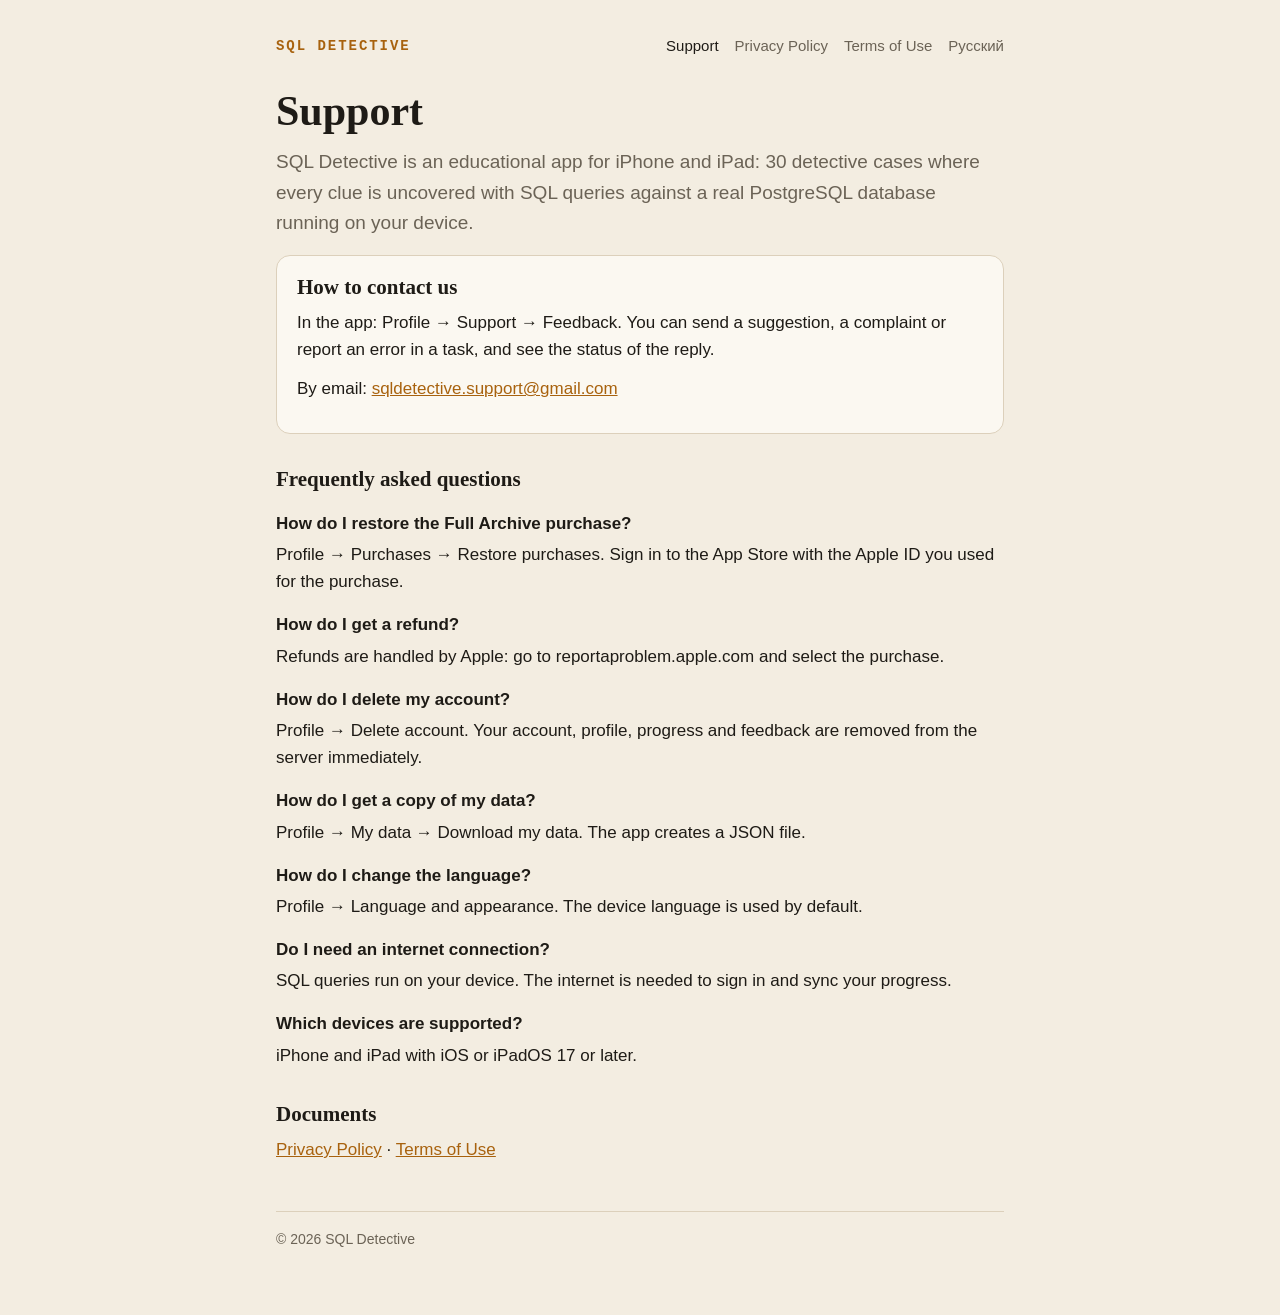
==== index.html @ 9f5d9ae4 "Add files via upload" ====
<!doctype html>
<html lang="en">
<head>
<meta charset="utf-8">
<meta name="viewport" content="width=device-width, initial-scale=1">
<title>SQL Detective</title>
<link rel="stylesheet" href="style.css">
<script>
  var ru = (navigator.language || "").toLowerCase().indexOf("ru") === 0;
  location.replace((ru ? "ru" : "en") + "/support.html");
</script>
</head>
<body><main><p><a href="en/support.html">English</a> · <a href="ru/support.html">Русский</a></p></main></body>
</html>
---- style.css ----
:root{--bg:#F3EDE1;--surface:#FBF8F1;--ink:#1E1B16;--muted:#6B6356;--line:#DCD0BB;--accent:#A8620E}
@media (prefers-color-scheme:dark){:root{--bg:#0E0F12;--surface:#17191E;--ink:#ECE6D8;--muted:#9A968C;--line:#2B2E36;--accent:#E8A33D}}
*{box-sizing:border-box}html{-webkit-text-size-adjust:100%}
body{margin:0;background:var(--bg);color:var(--ink);font:17px/1.6 -apple-system,BlinkMacSystemFont,"Segoe UI",Roboto,sans-serif}
main{max-width:760px;margin:0 auto;padding:32px 16px 64px}
header{display:flex;justify-content:space-between;align-items:center;gap:12px;flex-wrap:wrap;margin-bottom:28px}
.brand{font:700 14px/1 ui-monospace,SFMono-Regular,Menlo,monospace;letter-spacing:.14em;text-transform:uppercase;color:var(--accent);text-decoration:none}
nav a{color:var(--muted);text-decoration:none;font-size:15px;margin-left:16px}nav a:hover,nav a[aria-current]{color:var(--ink)}
h1{font:700 clamp(30px,6vw,42px)/1.15 "New York",Georgia,"Times New Roman",serif;margin:0 0 12px}
h2{font:700 21px/1.3 "New York",Georgia,serif;margin:32px 0 8px}
p{margin:0 0 12px}.lead{font-size:19px;color:var(--muted)}
.card{background:var(--surface);border:1px solid var(--line);border-radius:14px;padding:18px 20px;margin:16px 0}
a{color:var(--accent)}.muted{color:var(--muted);font-size:14px}
dt{font-weight:600;margin-top:16px}dd{margin:4px 0 0}
footer{margin-top:48px;padding-top:16px;border-top:1px solid var(--line);color:var(--muted);font-size:14px}
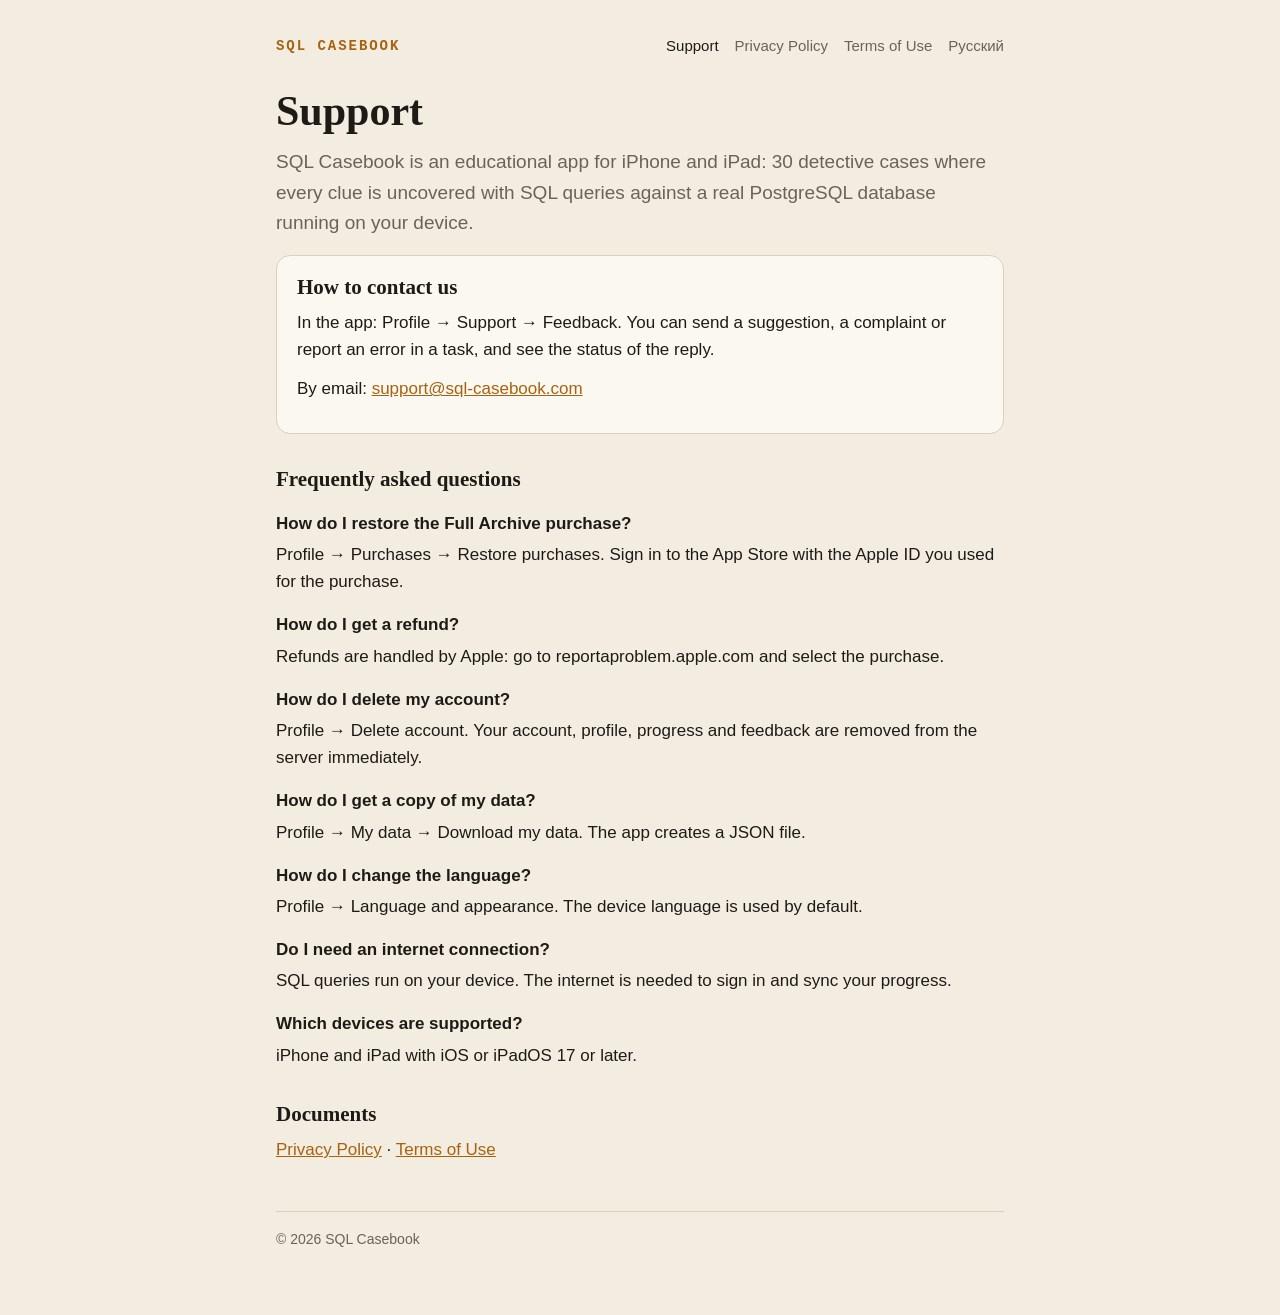
==== commit c78f3afe: "Add files via upload" ====
--- a/index.html
+++ b/index.html
@@ -3,7 +3,7 @@
 <head>
 <meta charset="utf-8">
 <meta name="viewport" content="width=device-width, initial-scale=1">
-<title>SQL Detective</title>
+<title>SQL Casebook</title>
 <link rel="stylesheet" href="style.css">
 <script>
   var ru = (navigator.language || "").toLowerCase().indexOf("ru") === 0;
